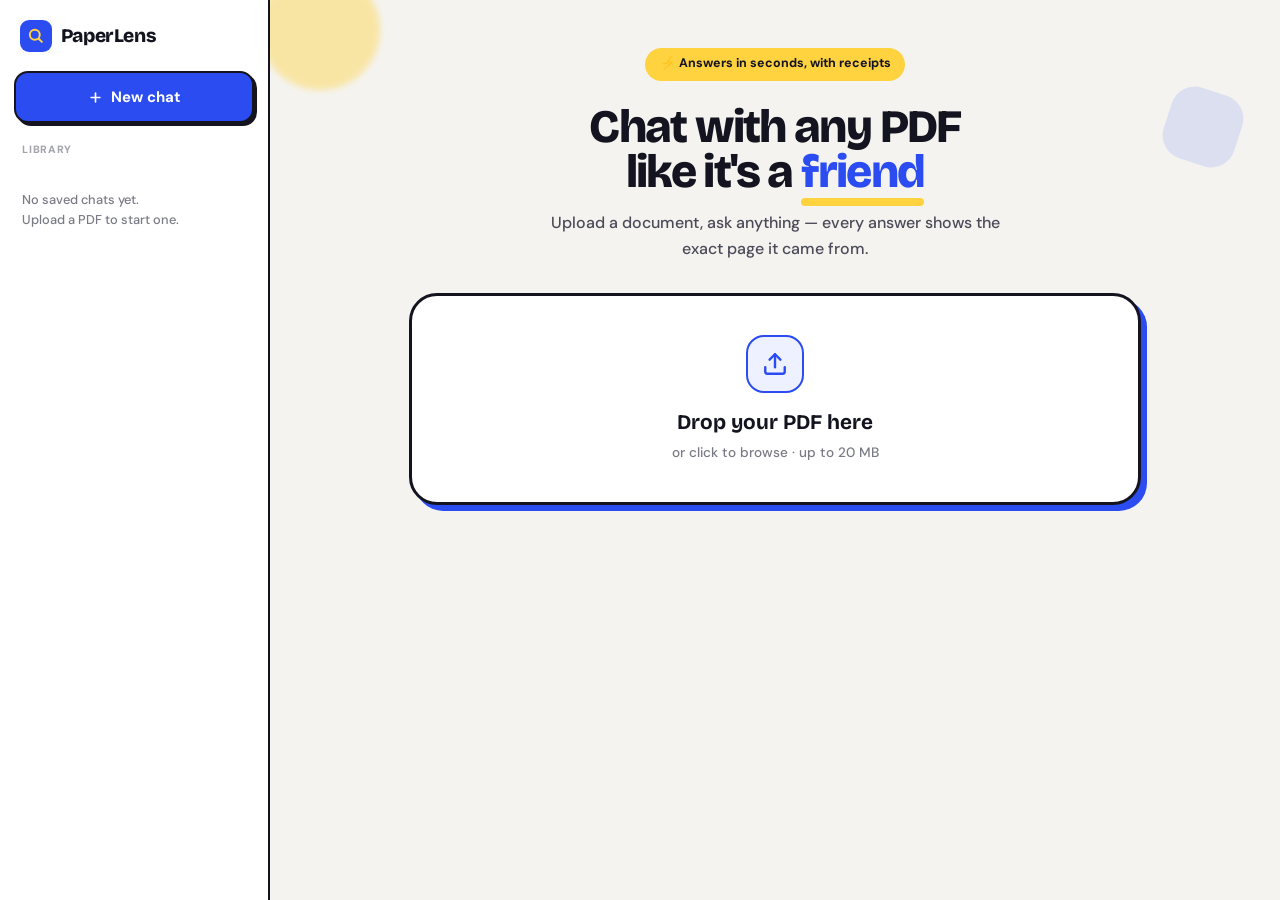
==== static/index.html @ f9e58274 "Initial commit - PaperLens" ====
<!DOCTYPE html>
<html lang="en">
<head>
  <meta charset="UTF-8">
  <meta name="viewport" content="width=device-width, initial-scale=1.0">
  <title>PaperLens — chat with any PDF</title>
  <link rel="preconnect" href="https://fonts.googleapis.com">
  <link rel="preconnect" href="https://fonts.gstatic.com" crossorigin>
  <link href="https://fonts.googleapis.com/css2?family=Bricolage+Grotesque:opsz,wght@12..96,500;12..96,600;12..96,700;12..96,800&family=DM+Sans:wght@400;500;600;700&display=swap" rel="stylesheet">
  <link rel="stylesheet" href="style.css?v=1">
</head>
<body>
  <button id="sidebar-toggle" aria-label="Toggle chat list" aria-expanded="false">
    <svg viewBox="0 0 24 24" fill="none" stroke="currentColor" stroke-width="2.4"
         stroke-linecap="round" aria-hidden="true">
      <line x1="4" y1="7" x2="20" y2="7"/>
      <line x1="4" y1="12" x2="20" y2="12"/>
      <line x1="4" y1="17" x2="20" y2="17"/>
    </svg>
  </button>

  <div class="shell">
    <aside id="sidebar">
      <div class="brand">
        <span class="brand-mark" aria-hidden="true">
          <svg viewBox="0 0 24 24" fill="none" stroke="#ffd23f" stroke-width="2.8"
               stroke-linecap="round" stroke-linejoin="round">
            <circle cx="11" cy="11" r="7"/><line x1="21" y1="21" x2="16.5" y2="16.5"/>
          </svg>
        </span>
        <span class="brand-name">PaperLens</span>
      </div>

      <button id="new-chat-btn">
        <svg viewBox="0 0 24 24" fill="none" stroke="currentColor" stroke-width="2.6"
             stroke-linecap="round" aria-hidden="true">
          <line x1="12" y1="5" x2="12" y2="19"/>
          <line x1="5" y1="12" x2="19" y2="12"/>
        </svg>
        New chat
      </button>

      <div id="library-search" hidden>
        <svg viewBox="0 0 24 24" fill="none" stroke="currentColor" stroke-width="2.2"
             stroke-linecap="round" aria-hidden="true">
          <circle cx="11" cy="11" r="7"/><line x1="21" y1="21" x2="16.5" y2="16.5"/>
        </svg>
        <input type="text" id="search-input" placeholder="Search library…" aria-label="Search library">
      </div>

      <p class="sidebar-heading">Library</p>
      <nav id="chat-list" aria-label="Saved chats"></nav>
      <p id="sidebar-empty" hidden>No saved chats yet.<br>Upload a PDF to start one.</p>
      <p id="search-empty" hidden>No chats match your search.</p>
    </aside>
    <div id="scrim" hidden></div>

  <div id="drag-overlay" hidden aria-hidden="true">
    <div class="drag-card">
      <svg viewBox="0 0 24 24" fill="none" stroke="currentColor" stroke-width="2.2"
           stroke-linecap="round" stroke-linejoin="round">
        <path d="M21 15v4a2 2 0 0 1-2 2H5a2 2 0 0 1-2-2v-4"/>
        <polyline points="17 8 12 3 7 8"/>
        <line x1="12" y1="3" x2="12" y2="15"/>
      </svg>
      <strong>Drop it anywhere</strong>
      <span>Release to start a new chat</span>
    </div>
  </div>

    <main>
      <span class="blob blob-1" aria-hidden="true"></span>
      <span class="blob blob-2" aria-hidden="true"></span>
      <div class="app">
        <header>
          <span class="eyebrow">⚡ Answers in seconds, with receipts</span>
          <h1 class="headline">Chat with any PDF<br>like it's a <span class="hl">friend</span></h1>
          <p class="tagline">Upload a document, ask anything — every answer shows the exact page it came from.</p>
        </header>

        <section id="upload-panel">
          <label id="drop-zone" for="pdf-input">
            <span class="drop-badge" aria-hidden="true">
              <svg class="icon icon-upload" viewBox="0 0 24 24" fill="none" stroke="currentColor"
                   stroke-width="2.2" stroke-linecap="round" stroke-linejoin="round">
                <path d="M21 15v4a2 2 0 0 1-2 2H5a2 2 0 0 1-2-2v-4"/>
                <polyline points="17 8 12 3 7 8"/>
                <line x1="12" y1="3" x2="12" y2="15"/>
              </svg>
              <svg class="icon icon-file" viewBox="0 0 24 24" fill="none" stroke="currentColor"
                   stroke-width="2" stroke-linecap="round" stroke-linejoin="round">
                <path d="M14 2H6a2 2 0 0 0-2 2v16a2 2 0 0 0 2 2h12a2 2 0 0 0 2-2V8z"/>
                <polyline points="14 2 14 8 20 8"/>
              </svg>
            </span>
            <span class="drop-text">
              <strong id="upload-label">Drop your PDF here</strong>
              <span id="upload-status">or click to browse · up to 20 MB</span>
            </span>
          </label>
          <input type="file" id="pdf-input" accept="application/pdf,.pdf" hidden>
        </section>

        <section id="chat-panel" hidden>
          <div id="starter" hidden>
            <p class="starter-heading">Try asking…</p>
            <div class="starter-chips">
              <button type="button" class="starter-chip">Summarize this in three points</button>
              <button type="button" class="starter-chip">What are the key findings?</button>
              <button type="button" class="starter-chip">Explain it like I'm five</button>
              <button type="button" class="starter-chip">What should I be cautious about?</button>
            </div>
          </div>
          <div id="messages" aria-live="polite"></div>
          <form id="ask-form" autocomplete="off">
            <input type="text" id="question" placeholder="Ask a question about the document…"
                   maxlength="1000" required>
            <button type="submit" id="ask-btn" aria-label="Ask">
              <svg class="btn-arrow" viewBox="0 0 24 24" fill="none" stroke="currentColor"
                   stroke-width="2.4" stroke-linecap="round" stroke-linejoin="round" aria-hidden="true">
                <line x1="5" y1="12" x2="19" y2="12"/>
                <polyline points="12 5 19 12 12 19"/>
              </svg>
              <span class="spinner" aria-hidden="true"></span>
            </button>
          </form>
        </section>
      </div>
    </main>
  </div>
  <script src="app.js?v=1"></script>
</body>
</html>
---- static/style.css ----
/* PaperLens — "Bright & chunky" redesign.
   Cobalt + sunny yellow, bold grotesque, thick outlines & offset shadows. */

:root {
  --accent: #2b4cf0;
  --accent-hover: #1c37c0;
  --accent-soft: #eef1ff;
  --accent-ink: #2b4cf0;

  --sun: #ffd23f;
  --page: #f4f3ef;
  --card: #ffffff;
  --ink: #141420;
  --muted: #7a7a86;
  --border: #e6e6ea;
  --line: #141420;          /* thick structural border */

  --ok-bg: #d9f7e6;
  --ok-ink: #0f8a4d;
  --danger: #e0342b;

  --radius: 22px;
  --radius-sm: 14px;
  --shadow: 3px 3px 0 var(--line);
  --shadow-lg: 6px 6px 0 var(--accent);
  --ease: 0.16s ease;
  --sidebar-w: 270px;
}

* { box-sizing: border-box; }
html { -webkit-text-size-adjust: 100%; }
[hidden] { display: none !important; }

body {
  margin: 0;
  font-family: "DM Sans", -apple-system, BlinkMacSystemFont, "Segoe UI", sans-serif;
  background: var(--page);
  color: var(--ink);
  line-height: 1.6;
  font-size: 15px;
  font-weight: 500;
  -webkit-font-smoothing: antialiased;
}

a { color: var(--accent); }
a:hover { color: var(--accent-hover); }

/* ---------- Shell ---------- */

.shell { display: flex; min-height: 100vh; }
main { flex: 1; min-width: 0; }

.app {
  max-width: 780px;
  margin: 0 auto;
  padding: 3rem 1.5rem 5rem;
  position: relative;
  z-index: 1;
}

/* ---------- Sidebar ---------- */

#sidebar {
  width: var(--sidebar-w);
  flex-shrink: 0;
  display: flex;
  flex-direction: column;
  gap: 1rem;
  padding: 1.15rem 0.9rem;
  background: var(--card);
  border-right: 2px solid var(--line);
  position: sticky;
  top: 0;
  height: 100vh;
  overflow-y: auto;
}

.brand {
  display: flex;
  align-items: center;
  gap: 0.55rem;
  padding: 0.1rem 0.35rem 0.2rem;
}
.brand-mark {
  width: 32px;
  height: 32px;
  border-radius: 9px;
  background: var(--accent);
  display: flex;
  align-items: center;
  justify-content: center;
  flex-shrink: 0;
}
.brand-mark svg { width: 17px; height: 17px; }
.brand-name {
  font-family: "Bricolage Grotesque", sans-serif;
  font-size: 1.2rem;
  font-weight: 800;
  letter-spacing: -0.02em;
}

#new-chat-btn {
  display: flex;
  align-items: center;
  justify-content: center;
  gap: 0.5rem;
  width: 100%;
  padding: 0.75rem 1rem;
  font: inherit;
  font-weight: 700;
  color: #fff;
  background: var(--accent);
  border: 2px solid var(--line);
  border-radius: var(--radius-sm);
  box-shadow: var(--shadow);
  cursor: pointer;
  transition: transform var(--ease), box-shadow var(--ease), background var(--ease);
}
#new-chat-btn:hover { background: var(--accent-hover); }
#new-chat-btn:active { transform: translate(3px, 3px); box-shadow: 0 0 0 var(--line); }
#new-chat-btn svg { width: 15px; height: 15px; }

.sidebar-heading {
  margin: 0.15rem 0.5rem -0.25rem;
  font-size: 0.66rem;
  font-weight: 800;
  letter-spacing: 0.06em;
  text-transform: uppercase;
  color: #a3a3ae;
}

#chat-list { display: flex; flex-direction: column; gap: 0.55rem; }

.chat-item {
  display: flex;
  align-items: center;
  gap: 0.35rem;
  padding: 0.7rem 0.75rem;
  border-radius: var(--radius-sm);
  cursor: pointer;
  border: 2px solid var(--border);
  transition: border-color var(--ease), background var(--ease);
}
.chat-item:hover { border-color: #cdcdd6; }
.chat-item.active {
  background: var(--accent-soft);
  border-color: var(--accent);
}

.chat-item-main { flex: 1; min-width: 0; }

.chat-title {
  font-weight: 700;
  font-size: 0.85rem;
  color: var(--ink);
  white-space: nowrap;
  overflow: hidden;
  text-overflow: ellipsis;
}

.chat-meta {
  font-size: 0.72rem;
  font-weight: 500;
  color: var(--muted);
  white-space: nowrap;
  overflow: hidden;
  text-overflow: ellipsis;
  margin-top: 2px;
}

.chat-actions {
  flex-shrink: 0;
  display: flex;
  gap: 0.15rem;
}
.chat-action {
  display: inline-flex;
  align-items: center;
  justify-content: center;
  width: 28px;
  height: 28px;
  padding: 0;
  background: transparent;
  border: 0;
  border-radius: 8px;
  color: var(--muted);
  cursor: pointer;
  opacity: 0;
  transition: opacity var(--ease), color var(--ease), background var(--ease);
}
.chat-item:hover .chat-action,
.chat-item.active .chat-action { opacity: 1; }
.chat-action:hover { background: rgba(20, 20, 32, 0.07); color: var(--ink); }
.chat-delete:hover { color: var(--danger); background: rgba(224, 52, 43, 0.1); }
.chat-action svg { width: 15px; height: 15px; }

.chat-rename {
  width: 100%;
  font: inherit;
  font-weight: 700;
  font-size: 0.85rem;
  color: var(--ink);
  padding: 0.15rem 0.4rem;
  border: 2px solid var(--accent);
  border-radius: 8px;
  background: #fff;
}
.chat-rename:focus { outline: none; }

/* Library search */
#library-search {
  display: flex;
  align-items: center;
  gap: 0.5rem;
  padding: 0 0.65rem;
  background: var(--page);
  border: 2px solid var(--border);
  border-radius: var(--radius-sm);
  color: var(--muted);
}
#library-search:focus-within { border-color: var(--accent); }
#library-search svg { width: 15px; height: 15px; flex-shrink: 0; }
#search-input {
  flex: 1;
  min-width: 0;
  font: inherit;
  font-size: 0.85rem;
  font-weight: 500;
  color: var(--ink);
  border: 0;
  background: transparent;
  padding: 0.55rem 0;
}
#search-input:focus { outline: none; }
#search-input::placeholder { color: #a3a3ae; }

#search-empty {
  margin: 0.25rem 0.5rem;
  font-size: 0.8rem;
  color: var(--muted);
}

#sidebar-empty {
  margin: 0.25rem 0.5rem;
  font-size: 0.8rem;
  color: var(--muted);
  line-height: 1.5;
}

/* Hamburger — mobile only */
#sidebar-toggle {
  display: none;
  position: fixed;
  top: 0.9rem;
  left: 0.9rem;
  z-index: 40;
  width: 42px;
  height: 42px;
  align-items: center;
  justify-content: center;
  background: var(--card);
  border: 2px solid var(--line);
  border-radius: var(--radius-sm);
  box-shadow: var(--shadow);
  color: var(--ink);
  cursor: pointer;
}
#sidebar-toggle:active { transform: translate(3px, 3px); box-shadow: 0 0 0 var(--line); }
#sidebar-toggle svg { width: 19px; height: 19px; }

#scrim {
  position: fixed;
  inset: 0;
  z-index: 25;
  background: rgba(20, 20, 32, 0.45);
}

/* ---------- Drag-anywhere overlay ---------- */

#drag-overlay {
  position: fixed;
  inset: 0;
  z-index: 60;
  display: flex;
  align-items: center;
  justify-content: center;
  padding: 1.5rem;
  background: rgba(20, 20, 32, 0.55);
  backdrop-filter: blur(2px);
}
.drag-card {
  display: flex;
  flex-direction: column;
  align-items: center;
  gap: 0.5rem;
  text-align: center;
  padding: 2.6rem 3rem;
  background: var(--card);
  border: 3px dashed var(--accent);
  border-radius: 28px;
  box-shadow: 8px 8px 0 var(--sun);
  color: var(--ink);
  pointer-events: none;
}
.drag-card svg { width: 42px; height: 42px; color: var(--accent); margin-bottom: 0.25rem; }
.drag-card strong {
  font-family: "Bricolage Grotesque", sans-serif;
  font-size: 1.5rem;
  font-weight: 700;
}
.drag-card span { font-size: 0.9rem; color: var(--muted); font-weight: 500; }

/* ---------- Header ---------- */

main { position: relative; overflow: hidden; }

.blob {
  position: absolute;
  z-index: 0;
  pointer-events: none;
}
.blob-1 {
  top: -30px;
  left: -10px;
  width: 120px;
  height: 120px;
  border-radius: 50%;
  background: var(--sun);
  opacity: 0.42;
  filter: blur(3px);
}
.blob-2 {
  top: 90px;
  right: 4%;
  width: 74px;
  height: 74px;
  border-radius: 24px;
  background: var(--accent);
  opacity: 0.12;
  transform: rotate(18deg);
}
@media (max-width: 640px) { .blob { display: none; } }

header {
  text-align: center;
  margin-bottom: 2rem;
  position: relative;
  z-index: 1;
}

.eyebrow {
  display: inline-flex;
  align-items: center;
  gap: 0.4rem;
  white-space: nowrap;
  padding: 0.4rem 0.9rem;
  margin-bottom: 1rem;
  background: var(--sun);
  border-radius: 999px;
  font-size: 0.78rem;
  font-weight: 700;
  color: var(--ink);
}

.headline {
  font-family: "Bricolage Grotesque", sans-serif;
  font-size: 2.9rem;
  line-height: 0.98;
  font-weight: 800;
  letter-spacing: -0.035em;
  margin: 0.5rem 0 0.9rem;
}
.hl {
  position: relative;
  isolation: isolate;
  color: var(--accent);
  white-space: nowrap;
}
.hl::after {
  content: "";
  position: absolute;
  left: 0;
  right: 0;
  bottom: -6px;
  height: 8px;
  border-radius: 999px;
  background: var(--sun);
  z-index: -1;
}

.tagline {
  margin: 0 auto;
  max-width: 30rem;
  color: #4a4a58;
  font-size: 1rem;
  font-weight: 500;
}

/* ---------- Upload ---------- */

#upload-panel { transition: all var(--ease); }

#drop-zone {
  display: flex;
  flex-direction: column;
  align-items: center;
  gap: 0.85rem;
  padding: 2.4rem 1.25rem;
  background: var(--card);
  border: 3px solid var(--line);
  border-radius: 28px;
  box-shadow: var(--shadow-lg);
  cursor: pointer;
  text-align: center;
  color: var(--muted);
  transition: transform var(--ease), box-shadow var(--ease), border-color var(--ease);
}
#drop-zone:hover { transform: translate(-2px, -2px); box-shadow: 8px 8px 0 var(--accent); }
#drop-zone.dragover {
  border-color: var(--accent);
  box-shadow: 8px 8px 0 var(--accent);
}

.drop-badge {
  width: 58px;
  height: 58px;
  border-radius: 18px;
  background: var(--accent-soft);
  border: 2px solid var(--accent);
  display: flex;
  align-items: center;
  justify-content: center;
  color: var(--accent);
}
.icon { width: 26px; height: 26px; }
.icon-file { display: none; }

.drop-text { display: flex; flex-direction: column; gap: 0.15rem; min-width: 0; }
#upload-label {
  font-family: "Bricolage Grotesque", sans-serif;
  color: var(--ink);
  font-weight: 700;
  font-size: 1.3rem;
}
#upload-status { font-size: 0.85rem; font-weight: 500; }

/* Collapsed "file chip" after a successful upload / restore */
#drop-zone.done {
  flex-direction: row;
  justify-content: flex-start;
  gap: 0.85rem;
  padding: 0.9rem 1.1rem;
  border-radius: var(--radius-sm);
  box-shadow: var(--shadow);
  text-align: left;
}
#drop-zone.done:hover { transform: translate(-2px, -2px); box-shadow: 5px 5px 0 var(--line); }
#drop-zone.done .drop-badge { width: 40px; height: 40px; border-radius: 11px; }
#drop-zone.done .icon { width: 19px; height: 19px; }
#drop-zone.done .icon-upload { display: none; }
#drop-zone.done .icon-file { display: block; }
#drop-zone.done .drop-text {
  flex-direction: row;
  align-items: center;
  gap: 0.6rem;
  flex-wrap: wrap;
}
#drop-zone.done #upload-label {
  font-family: "DM Sans", sans-serif;
  font-weight: 700;
  font-size: 0.95rem;
  overflow: hidden;
  text-overflow: ellipsis;
  white-space: nowrap;
  max-width: 100%;
}
#drop-zone.done #upload-status {
  display: inline-flex;
  align-items: center;
  gap: 0.35rem;
  padding: 0.2rem 0.6rem;
  background: var(--ok-bg);
  color: var(--ok-ink);
  border: 1.5px solid var(--ok-ink);
  border-radius: 999px;
  font-size: 0.72rem;
  font-weight: 800;
}

#drop-zone.error { border-color: var(--danger); box-shadow: 6px 6px 0 var(--danger); }
#drop-zone.error #upload-status { color: var(--danger); }

/* "Restoring document…" while re-indexing */
#drop-zone.restoring {
  pointer-events: none;
  flex-direction: row;
  justify-content: flex-start;
  gap: 0.85rem;
  padding: 0.9rem 1.1rem;
  border-radius: var(--radius-sm);
  box-shadow: var(--shadow);
  text-align: left;
}
#drop-zone.restoring #upload-label { animation: fade-pulse 1.2s ease-in-out infinite; }
@keyframes fade-pulse { 50% { opacity: 0.4; } }

/* ---------- Chat ---------- */

#chat-panel { margin-top: 1.75rem; }

/* Starter suggestions (empty chat state) */
#starter { margin-bottom: 1.5rem; }
.starter-heading {
  margin: 0 0 0.7rem;
  font-size: 0.7rem;
  font-weight: 800;
  letter-spacing: 0.06em;
  text-transform: uppercase;
  color: #a3a3ae;
}
.starter-chips {
  display: flex;
  flex-wrap: wrap;
  gap: 0.55rem;
}
.starter-chip {
  font: inherit;
  font-size: 0.85rem;
  font-weight: 600;
  color: var(--ink);
  padding: 0.5rem 0.95rem;
  background: var(--card);
  border: 2px solid var(--line);
  border-radius: 999px;
  box-shadow: 2px 2px 0 var(--line);
  cursor: pointer;
  transition: transform var(--ease), box-shadow var(--ease), background var(--ease), color var(--ease);
}
.starter-chip:hover {
  background: var(--accent);
  color: #fff;
  transform: translate(-1px, -1px);
  box-shadow: 3px 3px 0 var(--line);
}
.starter-chip:active { transform: translate(2px, 2px); box-shadow: 0 0 0 var(--line); }

#messages {
  display: flex;
  flex-direction: column;
  gap: 1.35rem;
  margin-bottom: 1.35rem;
}

.msg {
  max-width: 88%;
  overflow-wrap: break-word;
  animation: rise 0.22s ease;
}
@keyframes rise {
  from { opacity: 0; transform: translateY(6px); }
  to { opacity: 1; transform: none; }
}

.msg.user {
  align-self: flex-end;
  background: var(--accent);
  color: #fff;
  padding: 0.75rem 1.05rem;
  border-radius: 18px 18px 5px 18px;
  font-weight: 600;
}

.msg.assistant {
  align-self: flex-start;
  width: 100%;
  max-width: 100%;
  background: var(--card);
  border: 2px solid var(--line);
  border-radius: 5px 18px 18px 18px;
  box-shadow: 4px 4px 0 var(--line);
  padding: 1.15rem 1.25rem;
}

.answer { white-space: pre-wrap; line-height: 1.7; }

/* Blinking cursor while streaming */
.msg.assistant.streaming .answer::after {
  content: "";
  display: inline-block;
  width: 2.5px;
  height: 1.05em;
  margin-left: 2px;
  vertical-align: text-bottom;
  background: var(--accent);
  animation: blink 1s steps(2, start) infinite;
}
@keyframes blink { 50% { opacity: 0; } }

.msg .error-text {
  color: var(--danger);
  font-size: 0.9rem;
  font-weight: 600;
  margin-top: 0.35rem;
}

/* ---------- Thinking dots ---------- */

.thinking {
  display: inline-flex;
  gap: 5px;
  align-items: center;
  padding: 0.2rem 0;
}
.thinking span {
  width: 8px;
  height: 8px;
  border-radius: 50%;
  background: var(--accent);
  animation: pulse 1.3s ease-in-out infinite;
}
.thinking span:nth-child(2) { animation-delay: 0.18s; }
.thinking span:nth-child(3) { animation-delay: 0.36s; }
@keyframes pulse {
  0%, 60%, 100% { opacity: 0.3; transform: scale(0.8); }
  30% { opacity: 1; transform: scale(1); }
}

/* ---------- Citation pills ---------- */

.cite {
  display: inline-block;
  min-width: 1.2em;
  padding: 0 0.4em;
  margin: 0 1px;
  font-size: 0.66em;
  font-weight: 700;
  line-height: 1.7;
  vertical-align: super;
  text-align: center;
  color: #fff;
  background: var(--accent);
  border-radius: 999px;
}

/* ---------- Sources ---------- */

.sources {
  margin-top: 1rem;
  padding-top: 0.95rem;
  border-top: 2px dashed var(--border);
}
.sources summary {
  cursor: pointer;
  list-style: none;
  display: inline-flex;
  align-items: center;
  gap: 0.4rem;
  padding: 0.3rem 0.75rem;
  background: var(--accent-soft);
  color: var(--accent);
  border-radius: 999px;
  font-weight: 800;
  font-size: 0.75rem;
}
.sources summary::-webkit-details-marker { display: none; }
.sources summary::before {
  content: "📎";
  font-size: 0.8rem;
}

.source {
  margin-top: 0.7rem;
  padding: 0.75rem 0.9rem;
  border: 2px solid var(--border);
  border-radius: var(--radius-sm);
  background: var(--page);
  font-size: 0.85rem;
}
.source .meta {
  display: flex;
  align-items: center;
  gap: 0.5rem;
  margin-bottom: 0.4rem;
  color: var(--muted);
  font-size: 0.75rem;
  font-weight: 700;
}
.source .page-badge {
  padding: 0.1rem 0.55rem;
  background: var(--accent);
  color: #fff;
  border-radius: 999px;
  font-weight: 800;
}
.source .match {
  display: inline-flex;
  align-items: center;
  gap: 0.3rem;
  color: var(--muted);
  font-weight: 700;
}
.source .match::before {
  content: "✓";
  color: var(--ok-ink);
  font-weight: 900;
}
.source .snippet {
  color: #5a5a66;
  line-height: 1.55;
  max-height: 7.5em;
  overflow-y: auto;
}

/* ---------- Message actions (copy / retry) ---------- */

.msg-actions {
  display: flex;
  gap: 0.4rem;
  margin-top: 0.85rem;
  padding-top: 0.7rem;
  border-top: 2px dashed var(--border);
}
.msg-action {
  display: inline-flex;
  align-items: center;
  gap: 0.35rem;
  font: inherit;
  font-size: 0.78rem;
  font-weight: 700;
  color: var(--muted);
  padding: 0.3rem 0.7rem;
  background: var(--page);
  border: 2px solid var(--border);
  border-radius: 999px;
  cursor: pointer;
  transition: color var(--ease), border-color var(--ease), background var(--ease);
}
.msg-action:hover { color: var(--ink); border-color: #cdcdd6; }
.msg-action svg { width: 14px; height: 14px; }
.msg-action.done { color: var(--ok-ink); border-color: var(--ok-ink); background: var(--ok-bg); }

/* ---------- Ask form ---------- */

#ask-form {
  display: flex;
  align-items: center;
  gap: 0.5rem;
  position: sticky;
  bottom: 1rem;
  padding: 0.4rem 0.4rem 0.4rem 1.25rem;
  background: var(--card);
  border: 2px solid var(--line);
  border-radius: 999px;
  box-shadow: var(--shadow);
  transition: box-shadow var(--ease), transform var(--ease), opacity var(--ease);
}
#ask-form:focus-within { box-shadow: 5px 5px 0 var(--accent); transform: translate(-1px, -1px); }
#ask-form.disabled { opacity: 0.55; }

#question {
  flex: 1;
  min-width: 0;
  padding: 0.6rem 0.25rem;
  font: inherit;
  font-weight: 500;
  color: var(--ink);
  border: 0;
  background: transparent;
}
#question:focus { outline: none; }
#question::placeholder { color: #a3a3ae; }
#question:disabled { cursor: not-allowed; }

#ask-btn {
  flex-shrink: 0;
  display: inline-flex;
  align-items: center;
  justify-content: center;
  width: 44px;
  height: 44px;
  padding: 0;
  color: #fff;
  background: var(--accent);
  border: 2px solid var(--line);
  border-radius: 999px;
  cursor: pointer;
  transition: background var(--ease), transform var(--ease), opacity var(--ease);
}
#ask-btn:hover:not(:disabled) { background: var(--accent-hover); }
#ask-btn:active:not(:disabled) { transform: scale(0.94); }
#ask-btn:disabled { opacity: 0.55; cursor: not-allowed; }
.btn-arrow { width: 18px; height: 18px; }

/* Spinner */
.spinner {
  display: none;
  width: 16px;
  height: 16px;
  border: 2.5px solid rgba(255, 255, 255, 0.45);
  border-top-color: #fff;
  border-radius: 50%;
  animation: spin 0.7s linear infinite;
}
@keyframes spin { to { transform: rotate(360deg); } }
#ask-btn.loading .btn-arrow { display: none; }
#ask-btn.loading .spinner { display: block; }

/* ---------- Mobile ---------- */

@media (max-width: 900px) {
  #sidebar {
    position: fixed;
    left: 0;
    top: 0;
    z-index: 30;
    height: 100vh;
    padding-top: 4rem;
    transform: translateX(-100%);
    transition: transform 0.22s ease;
  }
  body.sidebar-open #sidebar { transform: none; }
  #sidebar-toggle { display: inline-flex; }
  .app { padding-top: 4.5rem; }
}

@media (max-width: 520px) {
  .app { padding: 4.5rem 1rem 3rem; }
  .headline { font-size: 2.2rem; }
  #drop-zone { padding: 1.8rem 1rem; }
  #upload-label { font-size: 1.1rem; }
  .msg { max-width: 92%; }
}

/* ---------- Reduced motion ---------- */

@media (prefers-reduced-motion: reduce) {
  * { animation-duration: 0.01ms !important; transition-duration: 0.01ms !important; }
}
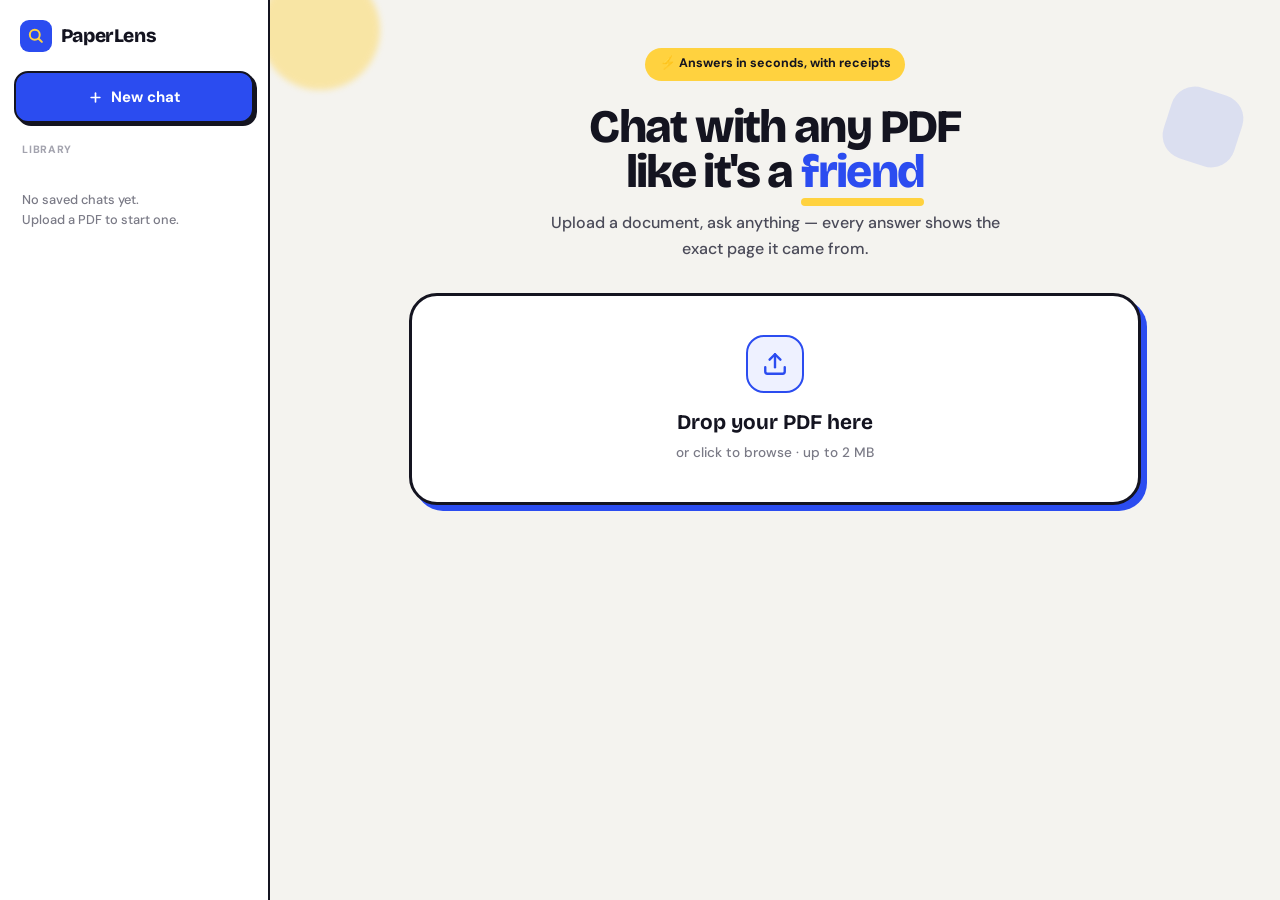
==== commit 9ee8a0d7: "Enforce 2MB upload limit client and server side" ====
--- a/static/index.html
+++ b/static/index.html
@@ -95,7 +95,7 @@
             </span>
             <span class="drop-text">
               <strong id="upload-label">Drop your PDF here</strong>
-              <span id="upload-status">or click to browse · up to 20 MB</span>
+              <span id="upload-status">or click to browse · up to 2 MB</span>
             </span>
           </label>
           <input type="file" id="pdf-input" accept="application/pdf,.pdf" hidden>
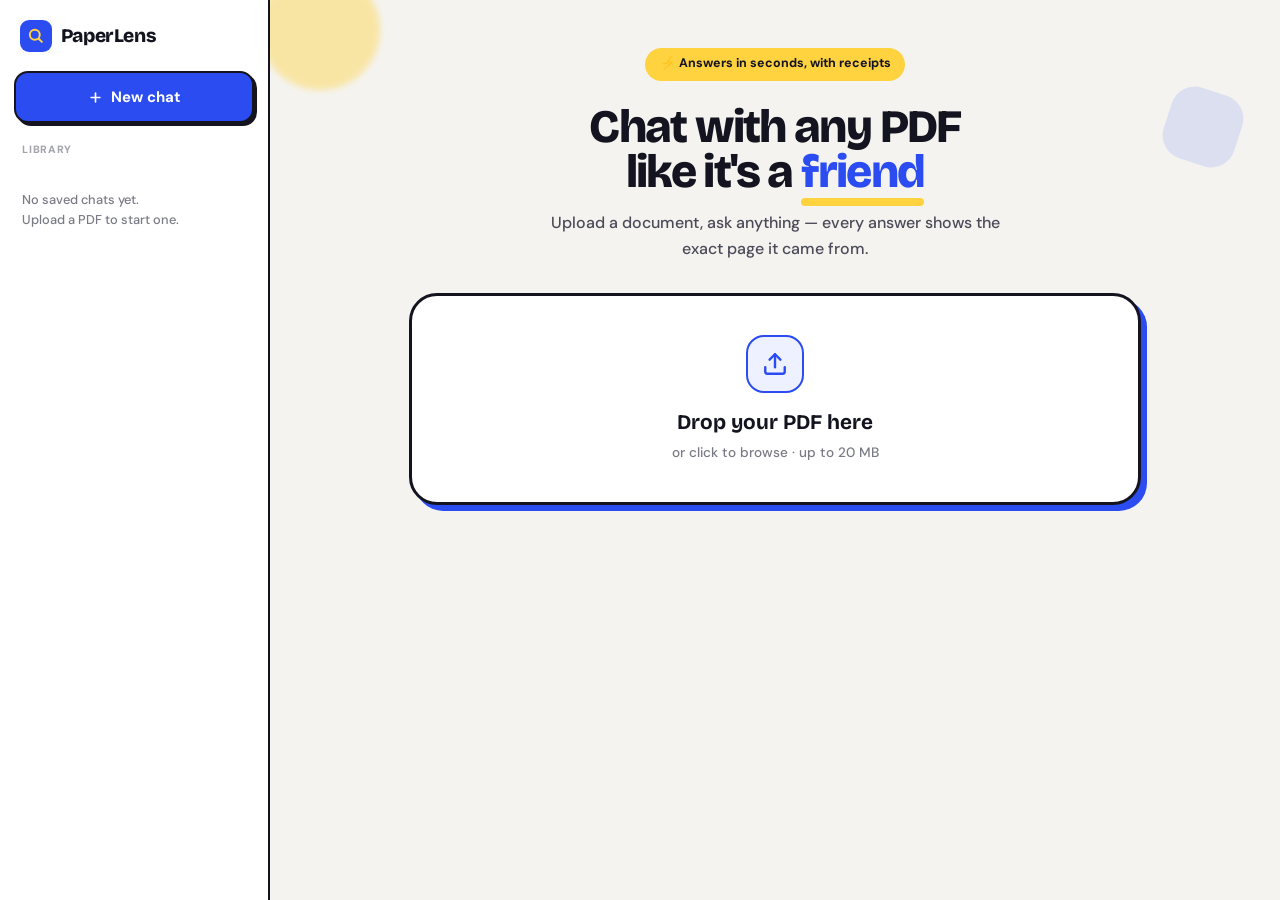
==== commit 6bff8bd8: "Raise upload limit to 20MB" ====
--- a/static/index.html
+++ b/static/index.html
@@ -95,7 +95,7 @@
             </span>
             <span class="drop-text">
               <strong id="upload-label">Drop your PDF here</strong>
-              <span id="upload-status">or click to browse · up to 2 MB</span>
+              <span id="upload-status">or click to browse · up to 20 MB</span>
             </span>
           </label>
           <input type="file" id="pdf-input" accept="application/pdf,.pdf" hidden>
